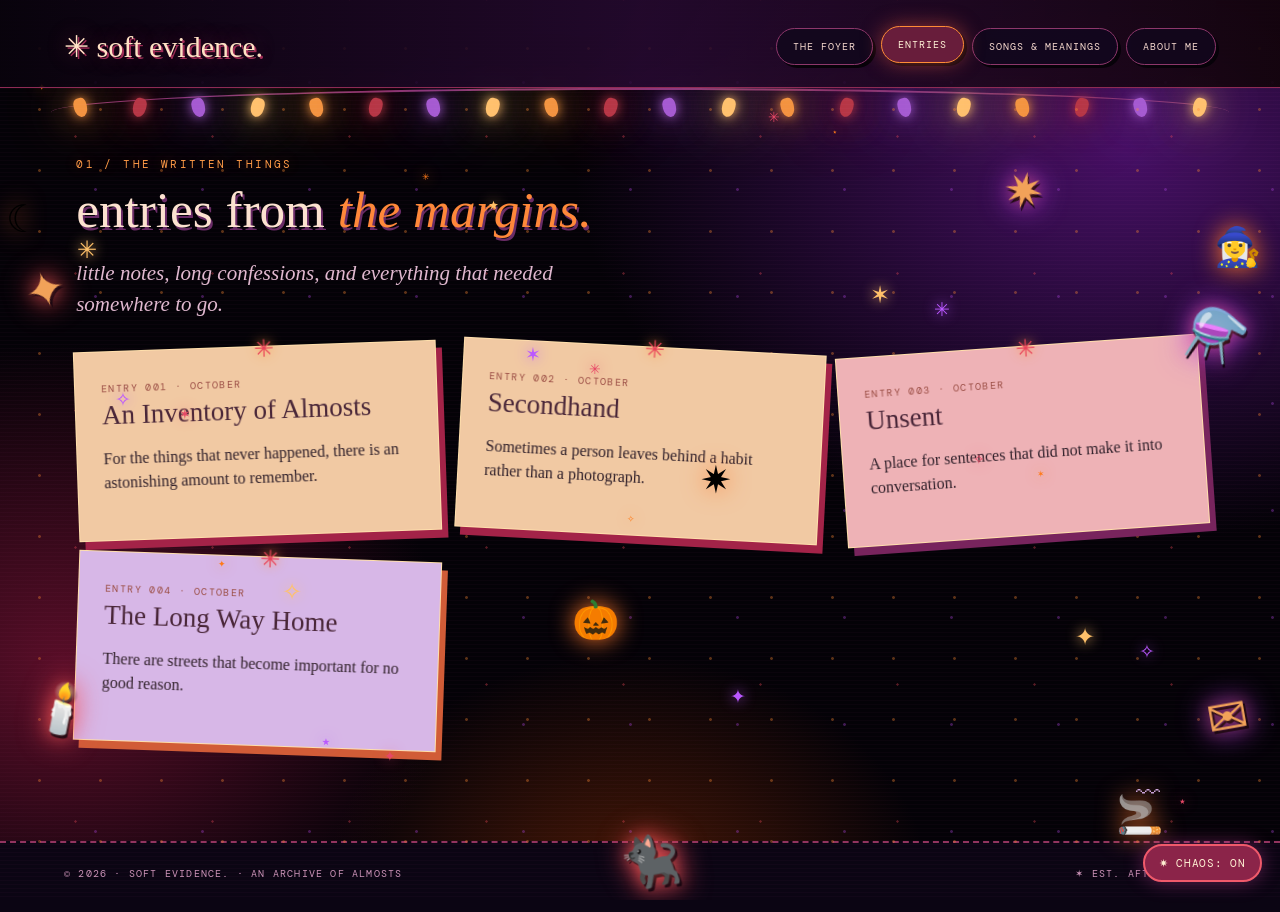
==== entries.html @ 7f2c234e "Add files via upload" ====
<!doctype html><html lang="en"><head><meta charset="utf-8"><meta name="viewport" content="width=device-width,initial-scale=1"><meta name="theme-color" content="#08060d"><title>soft evidence. — entries</title><link rel="stylesheet" href="style.css"></head><body data-page="entries"><header><a class="logo" href="index.html">✳ soft evidence.</a><nav><a class="" href="index.html">the foyer</a><a class="active" href="entries.html">entries</a><a class="" href="songs.html">songs & meanings</a><a class="" href="about.html">about me</a></nav></header><div class="lights" aria-hidden="true"></div><div class="sticker-board" aria-label="Interactive trinkets"><button class="sticker st1" data-trinket="spark" title="Make a wish">✦</button><button class="sticker st2" data-trinket="potion" title="Drink the potion">⚗️</button><button class="sticker st3" data-trinket="light" title="Switch the fairy lights">🕯️</button><button class="sticker st4" data-trinket="note" title="Open a secret note">✉</button><button class="sticker st5" data-trinket="cat" title="Wake the cat">🐈‍⬛</button><button class="sticker st6" data-trinket="spark" title="A stray star">✷</button></div><div class="secret-backdrop" id="secretBackdrop" hidden><div class="secret-note" role="dialog" aria-modal="true" aria-label="Hidden note"><button class="secret-close" id="secretClose" aria-label="Close note">×</button><span class="mono">FOUND BETWEEN THE PAGES · NO. 07</span><h2>somewhere, a light is still on.</h2><p>Not everything in this house is meant to be found. But you found this.</p><span class="mono">✳ FOLD CAREFULLY ✳</span></div></div><main><button class="ornament o1" data-action="moon" title="a change of moonlight" aria-label="moonlight">☾</button><button class="ornament o2" title="light the pumpkin" aria-label="pumpkin">🎃</button><button class="ornament o3" title="a little witchcraft" aria-label="witch hat">🧙‍♀️</button><button class="ornament o4" title="a small bad habit" aria-label="cigarette">🚬</button><button class="ornament o5" title="make a wish" aria-label="star">✷</button><section class="section-intro"><div class="kicker">01 / THE WRITTEN THINGS</div><h2>entries from <em>the margins.</em></h2><p class="lead">little notes, long confessions, and everything that needed somewhere to go.</p></section><div class="shelf" id="entries"></div><div class="entry-overlay" id="entryOverlay"><article class="entry-sheet"><button class="close" id="closeEntry" aria-label="Close entry">×</button><div class="mono" id="entryDate"></div><h2 id="entryTitle"></h2><p id="entryBody"></p></article></div></main><footer class="footer"><span>© 2026 · SOFT EVIDENCE. · AN ARCHIVE OF ALMOSTS</span><span>✶ EST. AFTER DARK ✶</span></footer><div class="message" role="status" aria-live="polite"></div><script src="content.js"></script><script src="app.js"></script></body></html>
---- style.css ----
@import url('https://fonts.googleapis.com/css2?family=DM+Mono:wght@400;500&family=DM+Sans:wght@400;500;600&family=IM+Fell+English:ital@0;1&display=swap');
:root{--ink:#08060d;--night:#130a1b;--plum:#2b1237;--violet:#70457e;--red:#b73342;--orange:#e77c2e;--amber:#ffc17b;--paper:#eed9b9;--muted:#b59aa9}*{box-sizing:border-box}html{scroll-behavior:smooth}body{margin:0;background:radial-gradient(ellipse at 72% 3%,#381443 0,transparent 39%),radial-gradient(ellipse at 5% 85%,#2b0d21,transparent 45%),var(--ink);color:var(--paper);font-family:'DM Sans',sans-serif;min-height:100vh;overflow-x:hidden}a{color:inherit;text-decoration:none}button,input{font:inherit}button{cursor:pointer}.mono{font-family:'DM Mono',monospace;letter-spacing:.14em;text-transform:uppercase;font-size:10px;color:var(--amber)}.serif{font-family:'IM Fell English',Georgia,serif;font-weight:400}header{position:relative;z-index:10;display:flex;align-items:center;justify-content:space-between;gap:15px;padding:28px 5vw 12px}.logo{font-family:'IM Fell English',serif;font-size:25px;color:var(--paper)}nav{display:flex;gap:8px;flex-wrap:wrap}nav a,.pill{border:1px solid #6a425e;border-radius:999px;padding:11px 16px;background:#170e1bd9;font-family:'DM Mono',monospace;font-size:10px;letter-spacing:.1em;text-transform:uppercase;transition:.25s}nav a:hover,nav a.active,.pill:hover{background:#7a2e35;border-color:var(--orange);box-shadow:0 0 22px #d15b4d66;transform:translateY(-2px)}.lights{display:flex;justify-content:space-around;position:relative;margin:0 4vw;height:38px;border-top:2px solid #6e5262;border-radius:50%}.bulb{height:15px;width:10px;border-radius:40% 40% 55% 55%;background:var(--c);box-shadow:0 0 10px var(--c),0 0 22px var(--c);transform:translateY(8px) rotate(var(--r));animation:twinkle 3s ease-in-out infinite;animation-delay:var(--d)}@keyframes twinkle{50%{opacity:.38;filter:brightness(.6)}}main{max-width:1230px;margin:0 auto;padding:20px 4vw 70px;position:relative}.stage{min-height:65vh;display:grid;grid-template-columns:1fr 1.1fr;align-items:center;gap:40px;position:relative}.kicker{font-family:'DM Mono',monospace;font-size:11px;letter-spacing:.22em;color:var(--orange)}h1{font-family:'IM Fell English',Georgia,serif;font-size:clamp(65px,9vw,136px);font-weight:400;line-height:.86;letter-spacing:-.055em;margin:22px 0;color:#f3d8b8;text-shadow:0 3px 0 #672c4d,0 0 40px #b04d672c}h1 em{color:#ed934a;font-weight:400}h2{font:normal clamp(35px,4vw,60px)/1.05 'IM Fell English',serif;margin:12px 0 18px}h3{font:normal 27px 'IM Fell English',serif;margin:5px 0 10px}.lead{font:italic 21px/1.5 'IM Fell English',serif;color:#cdb1b6;max-width:490px}.frame{background:linear-gradient(135deg,#28152d,#100b16 65%,#2d111f);border:1px solid #8e5b67;box-shadow:inset 0 0 0 5px #110a16,inset 0 0 0 6px #6e3e56,0 18px 70px #0009;border-radius:12px;padding:26px;position:relative}.frame:before,.frame:after{content:'✦';position:absolute;color:#e58b46;font-size:21px;top:7px}.frame:before{left:10px}.frame:after{right:10px}.cabinet{display:grid;grid-template-columns:repeat(2,1fr);gap:16px;margin-top:22px}.object{position:relative;min-height:156px;background:radial-gradient(ellipse at center,#421c44,#170d1b 73%);border:1px solid #865064;border-radius:95px 95px 12px 12px;display:flex;align-items:center;justify-content:center;flex-direction:column;gap:9px;transition:.25s;box-shadow:inset 0 0 25px #0007}.object:hover{transform:translateY(-7px) rotate(-1deg);border-color:#e8a26a;box-shadow:0 0 30px #d16b4944,inset 0 0 25px #0007}.object .symbol{font-size:58px;filter:drop-shadow(0 0 12px #e6885e80)}.object small{font:10px 'DM Mono',monospace;letter-spacing:.1em;color:#e8bc9b}.ornament{position:absolute;background:none;border:0;font-size:32px;z-index:4;transition:transform .3s,filter .3s;filter:drop-shadow(0 0 5px #b64d494d);animation:float 4s ease-in-out infinite}.ornament:hover,.ornament.lit{transform:scale(1.3) rotate(15deg);filter:drop-shadow(0 0 18px #ff9e44)}@keyframes float{50%{translate:0 -8px}}.o1{top:8%;left:-2%}.o2{top:65%;left:44%;animation-delay:1s}.o3{top:12%;right:-1%;animation-delay:2s}.o4{bottom:0;right:7%;animation-delay:1.4s}.o5{top:45%;right:42%;animation-delay:.5s}.message{position:fixed;z-index:100;bottom:26px;left:50%;transform:translate(-50%,30px);background:#321a37;border:1px solid #f1a765;padding:15px 22px;box-shadow:0 0 30px #dc7e5466;color:var(--paper);font:italic 19px 'IM Fell English',serif;opacity:0;pointer-events:none;transition:.35s;max-width:90vw;text-align:center}.message.show{opacity:1;transform:translate(-50%,0)}.footer{padding:24px 5vw 32px;border-top:1px solid #6b3a52;display:flex;justify-content:space-between;gap:20px;color:#a889a0;font:10px 'DM Mono',monospace;letter-spacing:.12em}.shelf{display:grid;grid-template-columns:repeat(3,1fr);gap:20px;margin:25px 0}.paper{background:#dfc5a2;color:#30202a;padding:26px;min-height:190px;box-shadow:5px 6px 0 #8c463b;transform:rotate(var(--tilt));border:1px solid #f4dcad;transition:.25s;text-align:left;width:100%}.paper:hover{transform:rotate(0) translateY(-8px);box-shadow:7px 12px 0 #8c463b}.paper h3{color:#492638}.paper p{font:16px/1.5 'IM Fell English',serif}.paper .mono{color:#9b4e45}.section-intro{max-width:650px}.records-layout{display:grid;grid-template-columns:minmax(280px,.85fr) minmax(330px,1.15fr);gap:24px;margin-top:30px}.player{background:linear-gradient(130deg,#442435,#1a101c);border:8px ridge #75404b;border-radius:17px;padding:24px;text-align:center;position:relative}.vinyl{width:min(260px,90%);aspect-ratio:1;border-radius:50%;margin:20px auto;background:repeating-radial-gradient(circle,#131017 0 3px,#24202b 4px 5px,#0b0a10 6px 9px);border:3px solid #41313e;display:grid;place-items:center;box-shadow:0 0 0 5px #08060c,0 0 25px #000}.vinyl.playing{animation:spin 3s linear infinite}@keyframes spin{to{transform:rotate(360deg)}}.labeldisc{background:#ba4c42;width:86px;height:86px;border-radius:50%;display:grid;place-items:center;color:#f4d9b4;font:13px 'IM Fell English',serif;text-align:center;border:9px solid #df995b}.labeldisc:after{content:'';position:absolute;background:#110a16;width:9px;height:9px;border-radius:50%}.player-buttons{display:flex;justify-content:center;gap:9px;flex-wrap:wrap}.panel{background:#1b101f;border:1px solid #78475d;padding:25px;border-radius:10px;box-shadow:inset 0 0 35px #0008}.memory{font:italic 22px/1.5 'IM Fell English',serif;color:#e2bfb0;min-height:65px}.track-list{max-height:340px;overflow-y:auto;display:grid;gap:6px;margin-top:18px;padding-right:7px}.track{width:100%;display:flex;align-items:center;gap:13px;background:#2a172b;border:1px solid #59344c;color:var(--paper);text-align:left;padding:12px;border-radius:5px}.track:hover,.track.selected{border-color:#e38b48;background:#49203b}.track b{font-weight:500}.track small{display:block;color:#b999ae;margin-top:3px}.track .num{font:12px 'DM Mono',monospace;color:var(--orange)}.search{width:100%;background:#100b17;color:var(--paper);border:1px solid #78475d;padding:13px;border-radius:5px;margin-top:12px}.tarot-row{display:flex;gap:13px;margin-top:26px;flex-wrap:wrap}.tarot{width:110px;height:170px;border:3px double #da9457;background:linear-gradient(140deg,#421d4b,#1a1022);color:#efba78;border-radius:7px;display:flex;flex-direction:column;align-items:center;justify-content:center;gap:14px;transition:.5s;box-shadow:inset 0 0 0 7px #1c1121}.tarot:hover{transform:translateY(-9px) rotate(3deg);box-shadow:0 0 22px #c657495e,inset 0 0 0 7px #1c1121}.tarot span{font-size:38px}.tarot small{font:9px 'DM Mono',monospace;letter-spacing:.12em}.about-grid{display:grid;grid-template-columns:1fr 1fr;gap:28px;margin-top:28px}.portrait{min-height:360px;display:grid;place-items:center;background:radial-gradient(circle,#522350,#1c1024 70%);border:8px double #9b5c68;font-size:110px}.links a{display:inline-block;margin:7px 7px 0 0}.entry-overlay{position:fixed;inset:0;background:#050309ed;z-index:50;display:none;align-items:center;justify-content:center;padding:20px}.entry-overlay.open{display:flex}.entry-sheet{background:#e3caaa;color:#30202b;width:min(700px,95vw);max-height:85vh;overflow:auto;padding:40px;position:relative;box-shadow:0 0 0 9px #3a1c35,0 0 0 11px #d58455}.entry-sheet p{white-space:pre-line;font:20px/1.7 'IM Fell English',serif}.close{position:absolute;right:15px;top:12px;background:none;border:0;font-size:26px;color:#612f38}.entry-sheet .mono{color:#914c46}.note{font-size:13px;color:#b599aa;line-height:1.6}.hidden{display:none!important}@media(max-width:760px){header{flex-direction:column;padding-top:16px}nav a{padding:9px;font-size:9px}.stage,.records-layout,.about-grid{grid-template-columns:1fr}.stage{gap:10px}.shelf{grid-template-columns:1fr 1fr}.ornament{font-size:24px}.o2{left:82%;top:55%}.o5{display:none}main{padding:15px 5vw 50px}h1{font-size:70px}.frame{padding:18px}}@media(max-width:440px){.shelf{grid-template-columns:1fr}.cabinet{gap:10px}.object{min-height:140px}.tarot{width:90px;height:135px}}@media(prefers-reduced-motion:reduce){*,*:before,*:after{animation:none!important;transition:none!important}}

/* V6: The cluttered attic */
body{background:radial-gradient(ellipse at 12% 12%,#270c34 0,transparent 35%),radial-gradient(ellipse at 91% 83%,#330c1b 0,transparent 32%),#07040b;background-attachment:fixed}
body:before{content:"";position:fixed;inset:0;pointer-events:none;z-index:1;opacity:.22;background-image:radial-gradient(#f8a866 0.7px,transparent 1px),radial-gradient(#bb568a 0.7px,transparent 1px);background-size:67px 67px,113px 113px;background-position:8px 13px,35px 27px}
header,main,footer{isolation:isolate}main{z-index:2}.frame,.panel,.player,.portrait{outline:1px solid #432343;outline-offset:7px}.stage .frame{transform:rotate(1deg)}.stage .frame:hover{transform:rotate(0)}
.sticker-board{position:fixed;inset:0;pointer-events:none;z-index:20;overflow:hidden}.sticker{position:absolute;pointer-events:auto;background:transparent;border:0;color:#f2a259;font-family:Georgia,serif;font-size:clamp(24px,3.2vw,42px);text-shadow:0 0 13px #f477544c;filter:drop-shadow(2px 5px 1px #0009);cursor:grab;touch-action:none;transition:filter .2s}.sticker:hover,.sticker.activated{filter:drop-shadow(0 0 16px #ffa856) drop-shadow(0 0 25px #a6479a);animation:wiggle .6s ease-in-out}.sticker.dragging{cursor:grabbing;z-index:40;transition:none}.st1{left:1.5%;top:29%;transform:rotate(-17deg)}.st2{right:2%;top:34%;transform:rotate(14deg)}.st3{left:2%;bottom:18%;transform:rotate(11deg)}.st4{right:2%;bottom:17%;transform:rotate(-10deg)}.st5{left:48%;bottom:1%;transform:rotate(-8deg)}.st6{right:18%;top:18%;transform:rotate(12deg)}
@keyframes wiggle{0%,100%{rotate:0deg}25%{rotate:-12deg}75%{rotate:12deg}}.lights.off .bulb{box-shadow:none;filter:brightness(.25);animation:none}.lights.off{border-color:#3a2937}.lights .bulb{transition:filter .4s,box-shadow .4s}
body.potion-mode{--orange:#f9b35b;--paper:#f5d6d0;--violet:#a456aa;filter:hue-rotate(-20deg)}body.potion-mode .sticker{filter:drop-shadow(0 0 14px #c95de9)}
.secret-backdrop:not([hidden]){position:fixed;inset:0;background:#050207d9;display:grid;place-items:center;z-index:100;padding:20px}.secret-note{position:relative;width:min(500px,90vw);padding:44px 35px;background:#e7c7a3;color:#321827;border:4px double #793d42;box-shadow:0 0 0 10px #32152f,0 0 65px #e4744166;transform:rotate(-2deg);text-align:center}.secret-note h2{font-size:38px}.secret-note p{font:italic 21px/1.5 'IM Fell English',serif}.secret-note .mono{color:#8e3d43}.secret-close{position:absolute;right:9px;top:6px;background:transparent;border:0;font-size:32px;color:#703039}
.scattered-ephemera{position:absolute;inset:0;pointer-events:none}.ephemera{position:absolute;z-index:0}.ticket{top:1%;right:28%;font:9px/1.7 'DM Mono',monospace;letter-spacing:.14em;color:#522d36;background:#d6a777;padding:8px 12px;transform:rotate(14deg);box-shadow:4px 6px 0 #0007}.doodle{bottom:6%;left:35%;font-size:28px;color:#cf793e;transform:rotate(-13deg)}.wax{right:2%;bottom:1%;color:#a52e42;font-size:50px;transform:rotate(20deg)}
.player-stamp{position:absolute;top:15px;right:12px;transform:rotate(11deg);font:9px 'DM Mono',monospace;color:#ecae79;border:1px solid #ba7356;padding:5px}.mini-cassette{cursor:pointer;max-width:235px;margin:23px auto 12px;border:6px ridge #bc6747;border-radius:9px;background:linear-gradient(160deg,#e3b478,#b95b48);color:#351b2d;padding:8px;transform:rotate(-5deg);transition:.4s;box-shadow:4px 8px 0 #08060d}.mini-cassette:hover{transform:rotate(0) scale(1.05)}.mini-cassette.flipped{transform:rotate(5deg);background:linear-gradient(160deg,#9b5999,#532e67);color:#fff0d3}.cassette-head,.cassette-foot{display:block;font:8px 'DM Mono',monospace;letter-spacing:.12em}.cassette-window{margin:8px 0;display:flex;align-items:center;justify-content:space-around;height:50px;background:#211521;border:3px solid #e8d2aa;border-radius:7px}.cassette-window i{width:32px;height:32px;border:7px dashed #e9d4b7;border-radius:50%}.mini-cassette.spinning .cassette-window i{animation:spin 2s linear infinite}
.tarot{position:relative;transform:rotate(var(--angle,0deg));transform-style:preserve-3d;perspective:600px}.tarot:nth-child(2n){--angle:5deg}.tarot:nth-child(2n+1){--angle:-4deg}.tarot.drawn{background:linear-gradient(145deg,#a3514e,#43213c);box-shadow:0 0 30px #f4a45b6b,inset 0 0 0 7px #1c1121;transform:rotate(0) translateY(-10px)}.tarot.drawn:after{content:'✶ REVEALED ✶';font:8px 'DM Mono',monospace;position:absolute;bottom:10px;color:#ffd29c}.tarot-row{padding:12px 5px}.paper:nth-child(3n){background:#e4b6a5;box-shadow:5px 6px 0 #6e314c}.paper:nth-child(4n){background:#d7c5a2;box-shadow:5px 6px 0 #67426d}.paper:before{content:'✳';position:absolute;top:-14px;left:50%;color:#b74550;font-size:24px;text-shadow:0 2px #0006}
@media(max-width:760px){.sticker{font-size:25px}.st1{left:1%;top:32%}.st2{right:1%;top:44%}.st3{left:1%;bottom:12%}.st4{right:1%;bottom:9%}.st5{left:45%;bottom:1%}.st6{right:6%;top:16%}.sticker-board{z-index:8}.scattered-ephemera{display:none}}

/* V7 — black cherry / electric plum / jack-o-lantern orange */
:root{--ink:#040207;--night:#0c0514;--plum:#350b50;--violet:#a34cde;--red:#f04457;--orange:#ff7a18;--amber:#ffc16a;--paper:#f6ddce;--muted:#c6a2c9}
body{background:radial-gradient(ellipse 60% 60% at 88% 17%,#451064 0%,transparent 72%),radial-gradient(ellipse 40% 48% at 5% 74%,#590e28 0%,transparent 75%),radial-gradient(ellipse 28% 32% at 49% 100%,#4b1906 0%,transparent 85%),#040207;background-attachment:fixed}
body:before{opacity:.35;background-image:radial-gradient(#ff8e36 1px,transparent 1.8px),radial-gradient(#a947db 1px,transparent 1.8px),radial-gradient(#f14b59 .9px,transparent 1.5px);background-size:61px 61px,107px 107px,137px 137px;background-position:9px 18px,42px 29px,7px 68px}
body:after{content:"";position:fixed;inset:0;z-index:0;pointer-events:none;opacity:.16;background:repeating-linear-gradient(0deg,transparent 0px,transparent 3px,#4d1740 4px);mix-blend-mode:screen}
header{background:linear-gradient(90deg,#09030de8,#270a31d9 50%,#12040ae8);border-bottom:1px solid #8e2b55;padding-bottom:22px}.logo{font-size:30px;color:#ffe2c5;text-shadow:2px 2px #9e2b55,0 0 23px #f14c7859}.logo:hover{color:#ffa34b}
nav a,.pill{background:#12071de8;border-color:#8d376b;color:#f5d8ce;box-shadow:3px 3px 0 #070209}.pill{border-radius:7px;transform:rotate(-1deg)}nav a:hover,nav a.active,.pill:hover{background:#681d3b;color:#fff3d7;border-color:#ff8c36;box-shadow:0 0 20px #fb5d4780,3px 3px 0 #070209}
.lights{height:49px;border-top-color:#8a3774}.bulb{height:19px;width:13px;box-shadow:0 0 12px var(--c),0 0 35px var(--c),0 0 65px var(--c)}
.kicker,.mono{color:#ff9a47}.kicker{text-shadow:0 0 14px #ff622955}h1{color:#ffe1d2;text-shadow:3px 3px 0 #a61f53,6px 6px 0 #43144e,0 0 42px #d42e8a66}h1 em,h2 em{color:#ff883a;font-style:italic}h2{color:#fce2d0;text-shadow:2px 3px 0 #692c66}.lead{color:#e0b8cf}.note{color:#d4abc4}
.frame{background:linear-gradient(135deg,#3a1149 0%,#0a0412 48%,#310918 100%);border:2px solid #aa4380;box-shadow:inset 0 0 0 4px #08040d,inset 0 0 0 6px #ff792f66,0 0 44px #9c1e814a,10px 13px 0 #030206}.frame:before,.frame:after{color:#ff9a36;text-shadow:0 0 18px #ff842c}
.object{background:radial-gradient(circle at 45% 32%,#63236c 0%,#2b0a34 49%,#0d0513 100%);border:2px solid #b94b75;box-shadow:inset 0 0 30px #050009,5px 6px 0 #08020b}.object:nth-child(2){background:radial-gradient(circle at 50% 25%,#76203d,#200718 72%)}.object:nth-child(3){background:radial-gradient(circle at 50% 25%,#62321a,#1b0810 72%)}.object:nth-child(4){background:radial-gradient(circle at 50% 25%,#552076,#1a071e 72%)}.object:hover{border-color:#ffa646;box-shadow:0 0 33px #ff6e3990,inset 0 0 30px #170017;transform:translateY(-9px) rotate(-3deg)}.object .symbol{filter:drop-shadow(0 0 17px #ff763c9c)}.object small{color:#ffd39b}
.sticker{font-size:clamp(30px,3.8vw,52px);text-shadow:0 0 15px #ff5e4d80,2px 3px #09000d}.sticker:nth-child(even){filter:drop-shadow(0 0 14px #ae3de5)}.sticker:nth-child(odd){filter:drop-shadow(0 0 14px #f24d5a)}.ornament{font-size:38px;filter:drop-shadow(0 0 12px #ff782c)}.ornament:hover,.ornament.lit{filter:drop-shadow(0 0 22px #ff8a2c) drop-shadow(0 0 28px #f44b77)}
.footer{border-top:2px dashed #92345f;background:#0b0513;color:#ca92b6}.message{background:#3b104b;border:2px solid #ff9a42;box-shadow:0 0 34px #d42e8a}
.player{background:linear-gradient(140deg,#591a3e,#1a081b 55%,#340e51);border:8px ridge #a8415e;box-shadow:0 0 34px #b4216952,8px 10px 0 #050308}.vinyl{box-shadow:0 0 0 5px #050207,0 0 30px #a42d76aa}.labeldisc{background:#e14b45;border-color:#ff993a}.panel{background:linear-gradient(155deg,#2b0c36,#130818 65%,#290a1c);border:2px solid #9d3d70;box-shadow:inset 0 0 35px #000a,8px 9px 0 #050308}.track{background:#290e34;border-color:#78315d}.track:hover,.track.selected{background:#6e194a;border-color:#ff8b3d}.memory{color:#f4c0c5}.search{background:#090412;border-color:#ac4774}.tarot{border-color:#ff9a4d;background:linear-gradient(145deg,#6c2259,#1a082b 70%);box-shadow:inset 0 0 0 6px #10061c,0 0 15px #bd36734a}.tarot:hover{box-shadow:inset 0 0 0 6px #10061c,0 0 25px #f26b6e}.mini-cassette{border-color:#eb7245;background:linear-gradient(150deg,#ffab53,#e65c3d 58%,#9b2b57);box-shadow:5px 8px 0 #050207}.mini-cassette.flipped{background:linear-gradient(140deg,#ba4ae1,#622386,#e4475b)}
.paper{background:#f1c9a3;border-color:#ffdfac;box-shadow:6px 8px 0 #a32348}.paper:nth-child(3n){background:#eeb2b6;box-shadow:6px 8px 0 #78245d}.paper:nth-child(4n){background:#d7b7e7;box-shadow:6px 8px 0 #d15c37}.paper:before{color:#e94259;text-shadow:0 0 12px #ff9a3e}.portrait{background:radial-gradient(circle,#732d76,#1c0925 72%);border-color:#e86e56}.secret-note{background:#f2c6a7;border-color:#c33d55;box-shadow:0 0 0 10px #290b39,0 0 70px #f26d4e99}
.ticket{background:#f7a75d;color:#341022;box-shadow:4px 6px 0 #9c275b}.wax{color:#f0455a;text-shadow:0 0 18px #ed4d53}.doodle{color:#f9a13d}.player-stamp{border-color:#f27b45;color:#ffbd83}
@media(max-width:760px){.sticker{font-size:27px}.ornament{font-size:27px}.logo{font-size:25px}h1{font-size:clamp(55px,13vw,78px)}}

/* V8: the room is alive */
@keyframes lightChase{0%,100%{opacity:.65;filter:brightness(.9)}18%{opacity:1;filter:brightness(1.9)}42%{opacity:.5;filter:brightness(.65)}68%{opacity:1;filter:brightness(1.4)}}
.lights:not(.off) .bulb{animation:lightChase 1.3s ease-in-out infinite!important;animation-delay:var(--d)!important}
@keyframes orbitWiggle{0%,100%{rotate:-9deg;translate:0 0}25%{rotate:11deg;translate:0 -5px}55%{rotate:-5deg;translate:0 2px}75%{rotate:7deg;translate:0 -3px}}
.sticker:not(.dragging){animation:orbitWiggle 3.2s ease-in-out infinite;animation-delay:calc(var(--n,1)*-.38s)}
.sticker:hover{animation-duration:.45s;scale:1.25}
@keyframes pulseCharm{0%,100%{filter:drop-shadow(0 0 4px #ff742f);scale:1}50%{filter:drop-shadow(0 0 25px #ff6e31) drop-shadow(0 0 18px #c344fa);scale:1.1}}
.ornament{animation:pulseCharm 2.2s ease-in-out infinite;animation-delay:calc(var(--n,1)*-.3s)}
@keyframes titleFlicker{0%,91%,95%,100%{opacity:1}92%,94%{opacity:.75}}h1{animation:titleFlicker 5s infinite}
@keyframes entrancePop{0%{opacity:0;translate:0 30px;scale:.96}100%{opacity:1;translate:0 0;scale:1}}
.frame,.panel,.player,.paper{animation:entrancePop .75s cubic-bezier(.2,.8,.2,1) both}
@keyframes tarotPulse{0%,100%{translate:0 0}50%{translate:0 -7px}}
.tarot{animation:tarotPulse 2.6s ease-in-out infinite;animation-delay:calc(var(--n,1)*-.27s)}
.tarot.drawn{animation:cardReveal .6s cubic-bezier(.15,.7,.3,1) both}
@keyframes cardReveal{0%{scale:.8;rotate:-15deg;filter:brightness(2)}60%{scale:1.12;rotate:8deg}100%{scale:1;rotate:0deg}}
@keyframes spin{to{transform:rotate(360deg)}}
@keyframes smokeDrift{0%{opacity:0;transform:translate(0,15px) rotate(-8deg) scale(.7)}30%{opacity:.6}100%{opacity:0;transform:translate(32px,-85px) rotate(20deg) scale(1.7)}}
@keyframes batFlight{0%{transform:translateX(-15vw) translateY(0) rotate(-12deg);opacity:0}8%{opacity:.95}30%{transform:translateX(30vw) translateY(-55px) rotate(12deg)}60%{transform:translateX(60vw) translateY(30px) rotate(-9deg)}90%{opacity:.9}100%{transform:translateX(115vw) translateY(-40px);opacity:0}}
@keyframes flutter{0%,100%{scale:1 1}50%{scale:1 .6}}
.ambient-world{position:fixed;inset:0;pointer-events:none;overflow:hidden;z-index:3}.ambient-bat{position:absolute;left:0;top:var(--y);font-size:var(--size);color:#f49a58;text-shadow:0 0 16px #ff743f;animation:batFlight var(--duration) linear infinite;animation-delay:var(--delay);opacity:0}.ambient-bat>span{display:inline-block;animation:flutter .25s ease-in-out infinite}.ambient-spark{position:absolute;left:var(--x);top:var(--y);font-size:var(--size);color:var(--color);text-shadow:0 0 14px currentColor;animation:sparkDance var(--duration) ease-in-out infinite;animation-delay:var(--delay)}
@keyframes sparkDance{0%,100%{opacity:.25;transform:translateY(0) rotate(0deg) scale(.7)}45%{opacity:1;transform:translateY(-17px) rotate(50deg) scale(1.2)}70%{opacity:.55;transform:translateY(4px) rotate(80deg) scale(.85)}}
.magic-burst{position:fixed;z-index:99;pointer-events:none;font-size:19px;color:#ffb354;text-shadow:0 0 16px #ff603a;animation:burstFly .85s ease-out forwards}
@keyframes burstFly{from{opacity:1;transform:translate(0,0) scale(.5)}to{opacity:0;transform:translate(var(--dx),var(--dy)) rotate(var(--turn)) scale(1.5)}}
.chaos-toggle{position:fixed;bottom:18px;right:18px;z-index:60;background:#220b30;color:#ffb56b;border:2px solid #f05a6b;border-radius:28px;padding:10px 14px;font:11px 'DM Mono',monospace;letter-spacing:.07em;box-shadow:0 0 19px #d142a26b;cursor:pointer;transition:transform .2s,background .2s}.chaos-toggle:hover{transform:rotate(-5deg) scale(1.07);background:#4c175a}.chaos-toggle[aria-pressed=true]{background:#8b2449;color:#fff1d3}
body:not(.chaos-on) .ambient-bat{display:none}body:not(.chaos-on) .ambient-spark:nth-child(3n){display:none}body:not(.chaos-on) .sticker:not(.dragging){animation-duration:6s}body:not(.chaos-on) .lights:not(.off) .bulb{animation-duration:3s!important}
@media(prefers-reduced-motion:reduce){.ambient-world{display:none!important}.sticker,.ornament,.bulb,.tarot,h1,.frame,.panel,.player,.paper{animation:none!important;transition:none!important}.magic-burst{display:none!important}}
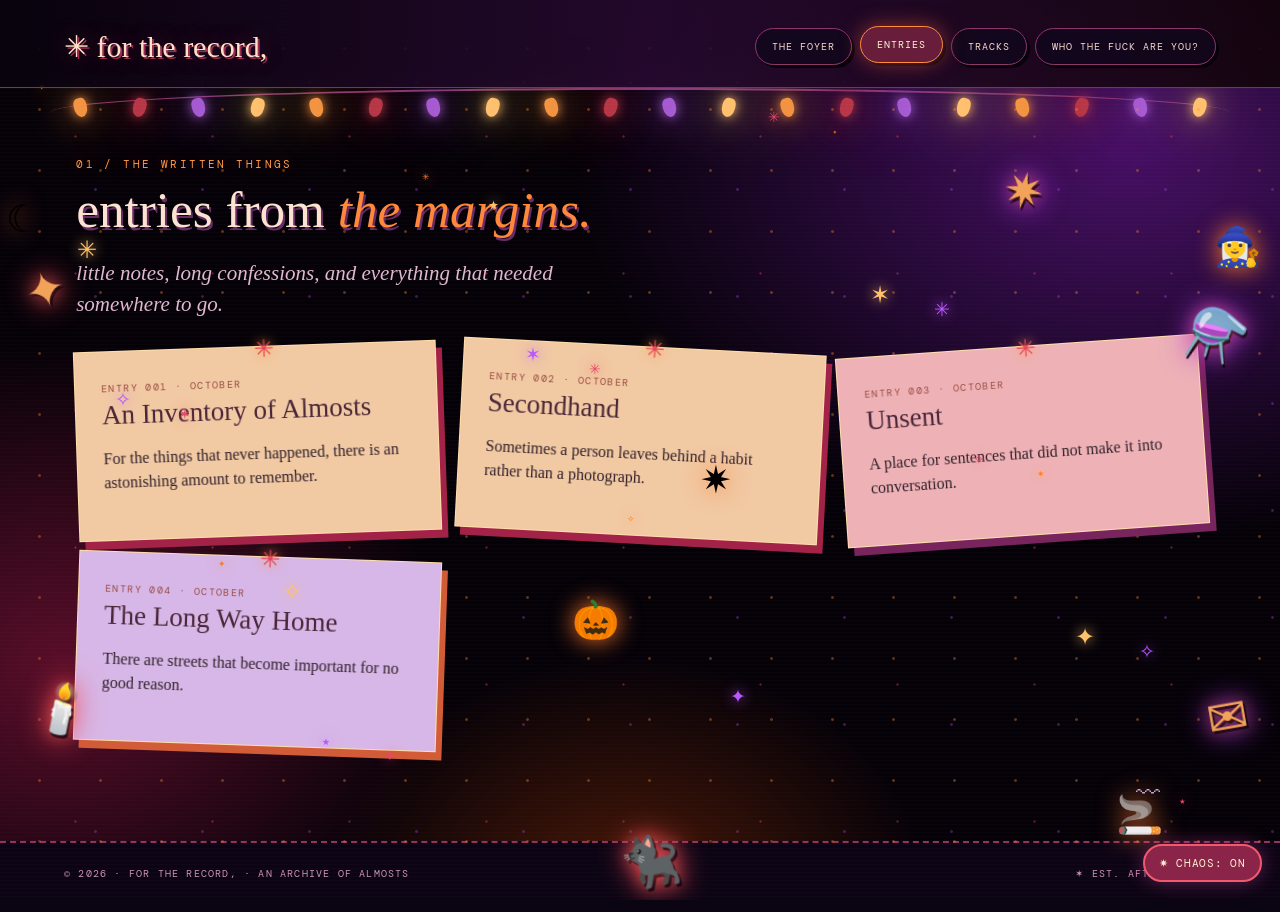
==== commit 0e581a00: "Update entries.html" ====
--- a/entries.html
+++ b/entries.html
@@ -1 +1 @@
-<!doctype html><html lang="en"><head><meta charset="utf-8"><meta name="viewport" content="width=device-width,initial-scale=1"><meta name="theme-color" content="#08060d"><title>soft evidence. — entries</title><link rel="stylesheet" href="style.css"></head><body data-page="entries"><header><a class="logo" href="index.html">✳ soft evidence.</a><nav><a class="" href="index.html">the foyer</a><a class="active" href="entries.html">entries</a><a class="" href="songs.html">songs & meanings</a><a class="" href="about.html">about me</a></nav></header><div class="lights" aria-hidden="true"></div><div class="sticker-board" aria-label="Interactive trinkets"><button class="sticker st1" data-trinket="spark" title="Make a wish">✦</button><button class="sticker st2" data-trinket="potion" title="Drink the potion">⚗️</button><button class="sticker st3" data-trinket="light" title="Switch the fairy lights">🕯️</button><button class="sticker st4" data-trinket="note" title="Open a secret note">✉</button><button class="sticker st5" data-trinket="cat" title="Wake the cat">🐈‍⬛</button><button class="sticker st6" data-trinket="spark" title="A stray star">✷</button></div><div class="secret-backdrop" id="secretBackdrop" hidden><div class="secret-note" role="dialog" aria-modal="true" aria-label="Hidden note"><button class="secret-close" id="secretClose" aria-label="Close note">×</button><span class="mono">FOUND BETWEEN THE PAGES · NO. 07</span><h2>somewhere, a light is still on.</h2><p>Not everything in this house is meant to be found. But you found this.</p><span class="mono">✳ FOLD CAREFULLY ✳</span></div></div><main><button class="ornament o1" data-action="moon" title="a change of moonlight" aria-label="moonlight">☾</button><button class="ornament o2" title="light the pumpkin" aria-label="pumpkin">🎃</button><button class="ornament o3" title="a little witchcraft" aria-label="witch hat">🧙‍♀️</button><button class="ornament o4" title="a small bad habit" aria-label="cigarette">🚬</button><button class="ornament o5" title="make a wish" aria-label="star">✷</button><section class="section-intro"><div class="kicker">01 / THE WRITTEN THINGS</div><h2>entries from <em>the margins.</em></h2><p class="lead">little notes, long confessions, and everything that needed somewhere to go.</p></section><div class="shelf" id="entries"></div><div class="entry-overlay" id="entryOverlay"><article class="entry-sheet"><button class="close" id="closeEntry" aria-label="Close entry">×</button><div class="mono" id="entryDate"></div><h2 id="entryTitle"></h2><p id="entryBody"></p></article></div></main><footer class="footer"><span>© 2026 · SOFT EVIDENCE. · AN ARCHIVE OF ALMOSTS</span><span>✶ EST. AFTER DARK ✶</span></footer><div class="message" role="status" aria-live="polite"></div><script src="content.js"></script><script src="app.js"></script></body></html>+<!doctype html><html lang="en"><head><meta charset="utf-8"><meta name="viewport" content="width=device-width,initial-scale=1"><meta name="theme-color" content="#08060d"><title>for the record, — entries</title><link rel="stylesheet" href="style.css"></head><body data-page="entries"><header><a class="logo" href="index.html">✳ for the record,</a><nav><a class="" href="index.html">the foyer</a><a class="active" href="entries.html">entries</a><a class="" href="songs.html">tracks</a><a class="" href="about.html">who the fuck are you?</a></nav></header><div class="lights" aria-hidden="true"></div><div class="sticker-board" aria-label="Interactive trinkets"><button class="sticker st1" data-trinket="spark" title="Make a wish">✦</button><button class="sticker st2" data-trinket="potion" title="Drink the potion">⚗️</button><button class="sticker st3" data-trinket="light" title="Switch the fairy lights">🕯️</button><button class="sticker st4" data-trinket="note" title="Open a secret note">✉</button><button class="sticker st5" data-trinket="cat" title="Wake the cat">🐈‍⬛</button><button class="sticker st6" data-trinket="spark" title="A stray star">✷</button></div><div class="secret-backdrop" id="secretBackdrop" hidden><div class="secret-note" role="dialog" aria-modal="true" aria-label="Hidden note"><button class="secret-close" id="secretClose" aria-label="Close note">×</button><span class="mono">FOUND BETWEEN THE PAGES · NO. 07</span><h2>somewhere, a light is still on.</h2><p>Not everything in this house is meant to be found. But you found this.</p><span class="mono">✳ FOLD CAREFULLY ✳</span></div></div><main><button class="ornament o1" data-action="moon" title="a change of moonlight" aria-label="moonlight">☾</button><button class="ornament o2" title="light the pumpkin" aria-label="pumpkin">🎃</button><button class="ornament o3" title="a little witchcraft" aria-label="witch hat">🧙‍♀️</button><button class="ornament o4" title="a small bad habit" aria-label="cigarette">🚬</button><button class="ornament o5" title="make a wish" aria-label="star">✷</button><section class="section-intro"><div class="kicker">01 / THE WRITTEN THINGS</div><h2>entries from <em>the margins.</em></h2><p class="lead">little notes, long confessions, and everything that needed somewhere to go.</p></section><div class="shelf" id="entries"></div><div class="entry-overlay" id="entryOverlay"><article class="entry-sheet"><button class="close" id="closeEntry" aria-label="Close entry">×</button><div class="mono" id="entryDate"></div><h2 id="entryTitle"></h2><p id="entryBody"></p></article></div></main><footer class="footer"><span>© 2026 · FOR THE RECORD, · AN ARCHIVE OF ALMOSTS</span><span>✶ EST. AFTER DARK ✶</span></footer><div class="message" role="status" aria-live="polite"></div><script src="content.js"></script><script src="app.js"></script></body></html>
--- a/style.css
+++ b/style.css
@@ -58,3 +58,35 @@
 .chaos-toggle{position:fixed;bottom:18px;right:18px;z-index:60;background:#220b30;color:#ffb56b;border:2px solid #f05a6b;border-radius:28px;padding:10px 14px;font:11px 'DM Mono',monospace;letter-spacing:.07em;box-shadow:0 0 19px #d142a26b;cursor:pointer;transition:transform .2s,background .2s}.chaos-toggle:hover{transform:rotate(-5deg) scale(1.07);background:#4c175a}.chaos-toggle[aria-pressed=true]{background:#8b2449;color:#fff1d3}
 body:not(.chaos-on) .ambient-bat{display:none}body:not(.chaos-on) .ambient-spark:nth-child(3n){display:none}body:not(.chaos-on) .sticker:not(.dragging){animation-duration:6s}body:not(.chaos-on) .lights:not(.off) .bulb{animation-duration:3s!important}
 @media(prefers-reduced-motion:reduce){.ambient-world{display:none!important}.sticker,.ornament,.bulb,.tarot,h1,.frame,.panel,.player,.paper{animation:none!important;transition:none!important}.magic-burst{display:none!important}}
+
+
+:root {
+  --ink: #060308;
+  --night: #18091F;
+  --plum: #421258;
+  --violet: #A94DDE;
+  --red: #EF3E57;
+  --orange: #FF811F;
+  --amber: #FFC16A;
+  --paper: #F6DDCE;
+} 
+
+
+@keyframes hauntedGlow {
+  0%, 88%, 94%, 100% {
+    text-shadow:
+      2px 2px #9e2b55,
+      0 0 12px #ef3e5766;
+  }
+
+  90%, 92% {
+    text-shadow:
+      2px 2px #9e2b55,
+      0 0 24px #ff811f,
+      0 0 40px #a94dde;
+  }
+}
+
+h1, .logo {
+  animation: hauntedGlow 6s infinite;
+}
